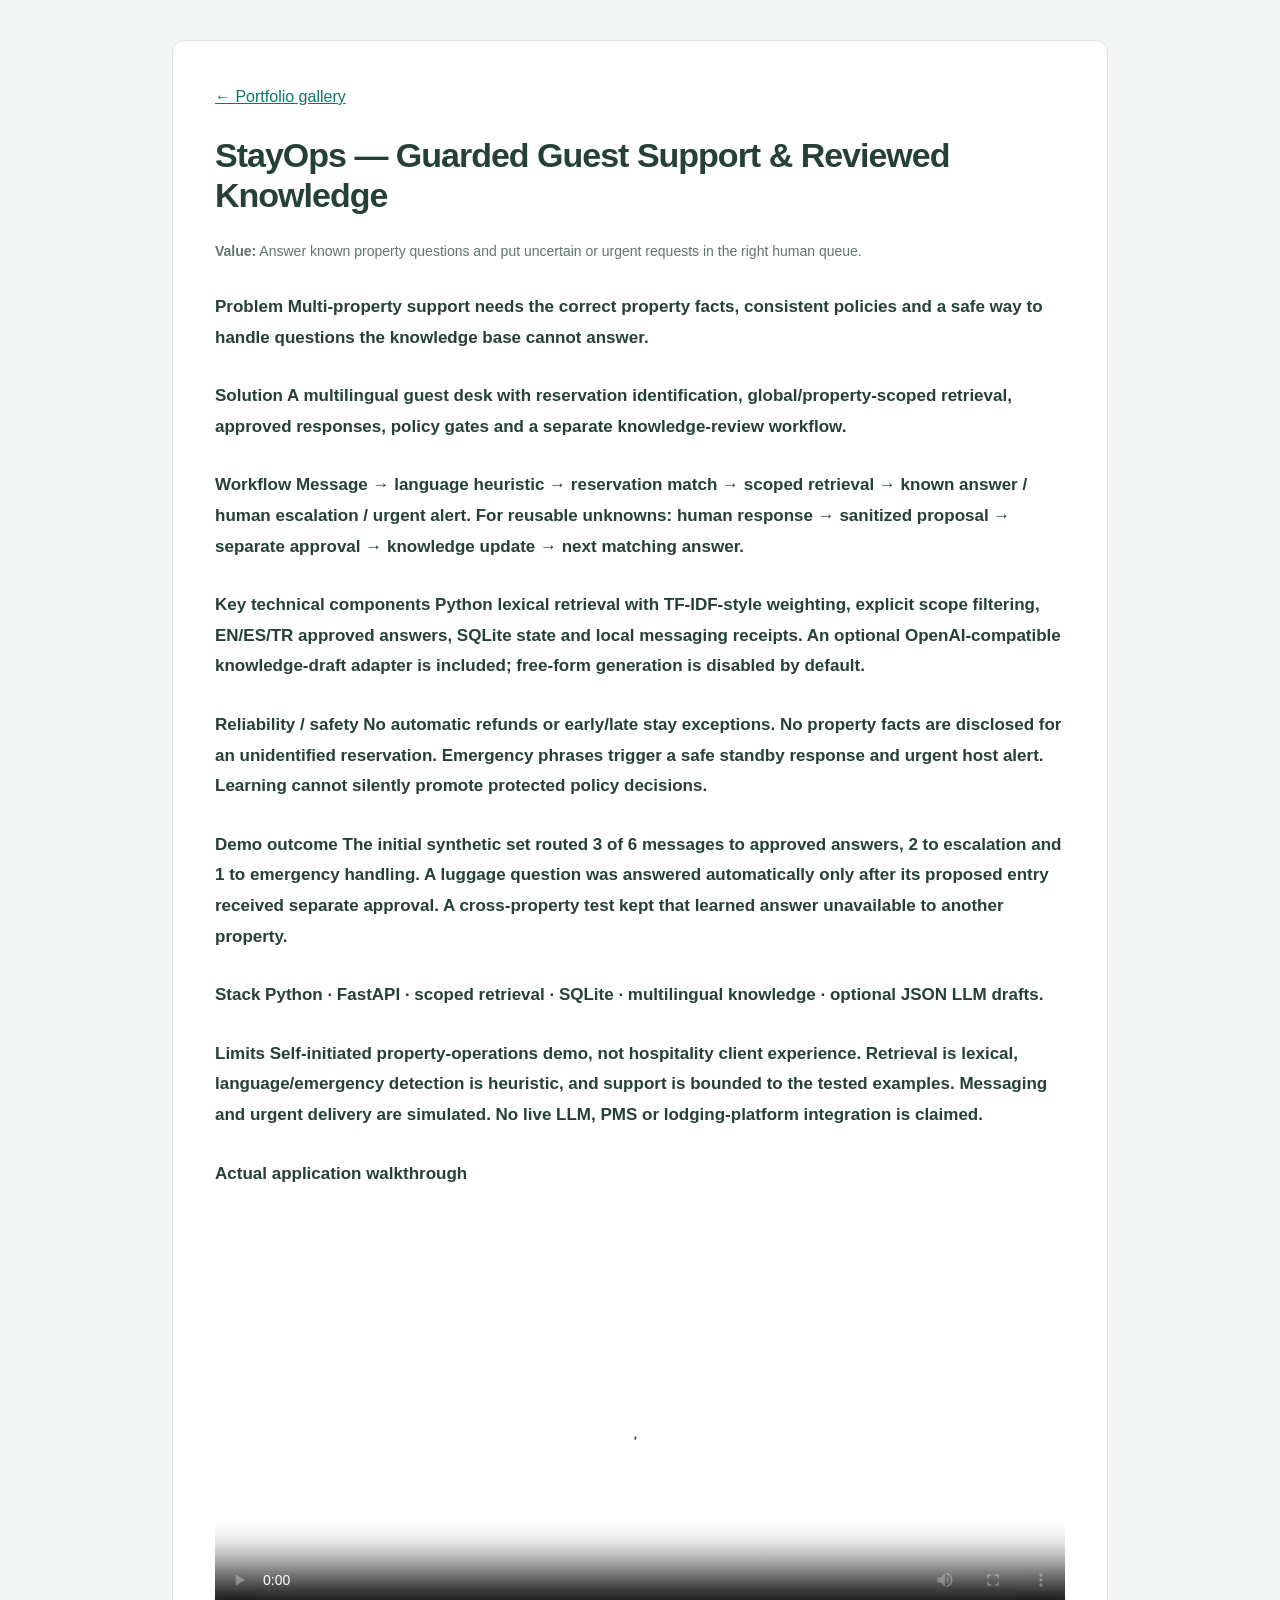
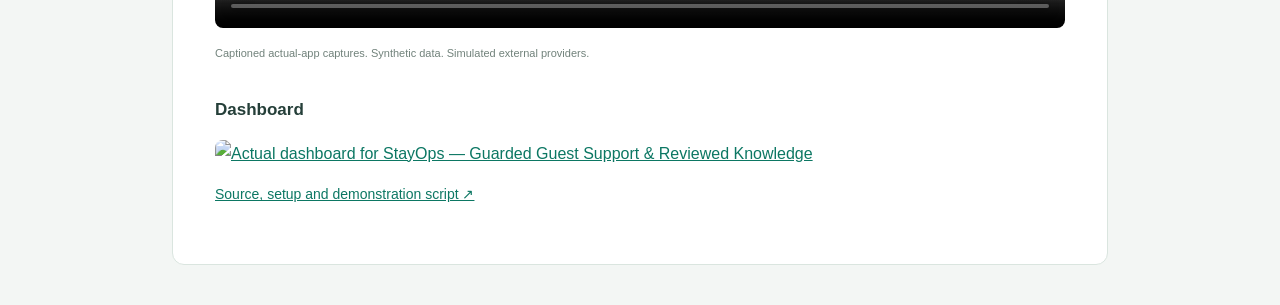
==== site/projects/guests/case-study.html @ 2a89e983 "Publish readable case studies and clearer video framing" ====
<!doctype html><html lang="en"><head><meta charset="utf-8"><meta name="viewport" content="width=device-width,initial-scale=1"><title>StayOps — Guarded Guest Support &amp; Reviewed Knowledge</title><style>
body{font:16px/1.8 'Segoe UI',Arial,sans-serif;background:#f3f6f4;color:#253f39;margin:0}main{max-width:850px;margin:40px auto;background:#fff;border:1px solid #dae5df;border-radius:12px;padding:42px}h1{font-size:34px;line-height:1.2;letter-spacing:-1px}h2{font-size:17px;margin-top:28px}p{color:#5f756d;font-size:14px}a{color:#0c7763}img,video{width:100%;border-radius:8px}small{font-size:11px;color:#71827b}@media(max-width:600px){main{padding:24px;margin:12px}h1{font-size:27px}}
</style></head><body><main><a href="../../">← Portfolio gallery</a><h1>StayOps — Guarded Guest Support &amp; Reviewed Knowledge</h1><p><strong>Value:</strong> Answer known property questions and put uncertain or urgent requests in the right human queue.</p><h2>Problem
Multi-property support needs the correct property facts, consistent policies and a safe way to handle questions the knowledge base cannot answer.</h2><h2>Solution
A multilingual guest desk with reservation identification, global/property-scoped retrieval, approved responses, policy gates and a separate knowledge-review workflow.</h2><h2>Workflow
Message → language heuristic → reservation match → scoped retrieval → known answer / human escalation / urgent alert. For reusable unknowns: human response → sanitized proposal → separate approval → knowledge update → next matching answer.</h2><h2>Key technical components
Python lexical retrieval with TF-IDF-style weighting, explicit scope filtering, EN/ES/TR approved answers, SQLite state and local messaging receipts. An optional OpenAI-compatible knowledge-draft adapter is included; free-form generation is disabled by default.</h2><h2>Reliability / safety
No automatic refunds or early/late stay exceptions. No property facts are disclosed for an unidentified reservation. Emergency phrases trigger a safe standby response and urgent host alert. Learning cannot silently promote protected policy decisions.</h2><h2>Demo outcome
The initial synthetic set routed 3 of 6 messages to approved answers, 2 to escalation and 1 to emergency handling. A luggage question was answered automatically only after its proposed entry received separate approval. A cross-property test kept that learned answer unavailable to another property.</h2><h2>Stack
Python · FastAPI · scoped retrieval · SQLite · multilingual knowledge · optional JSON LLM drafts.</h2><h2>Limits
Self-initiated property-operations demo, not hospitality client experience. Retrieval is lexical, language/emergency detection is heuristic, and support is bounded to the tested examples. Messaging and urgent delivery are simulated. No live LLM, PMS or lodging-platform integration is claimed.</h2><h2>Actual application walkthrough</h2><video controls preload="metadata" src="assets/walkthrough.mp4" poster="assets/01-dashboard.png"></video><small>Captioned actual-app captures. Synthetic data. Simulated external providers.</small><h2>Dashboard</h2><a href="assets/01-dashboard.png"><img src="assets/01-dashboard.png" alt="Actual dashboard for StayOps — Guarded Guest Support &amp; Reviewed Knowledge" loading="lazy"></a><p><a href="https://github.com/metehanbergin/automation-portfolio/tree/main/projects/guests">Source, setup and demonstration script ↗</a></p></main></body></html>
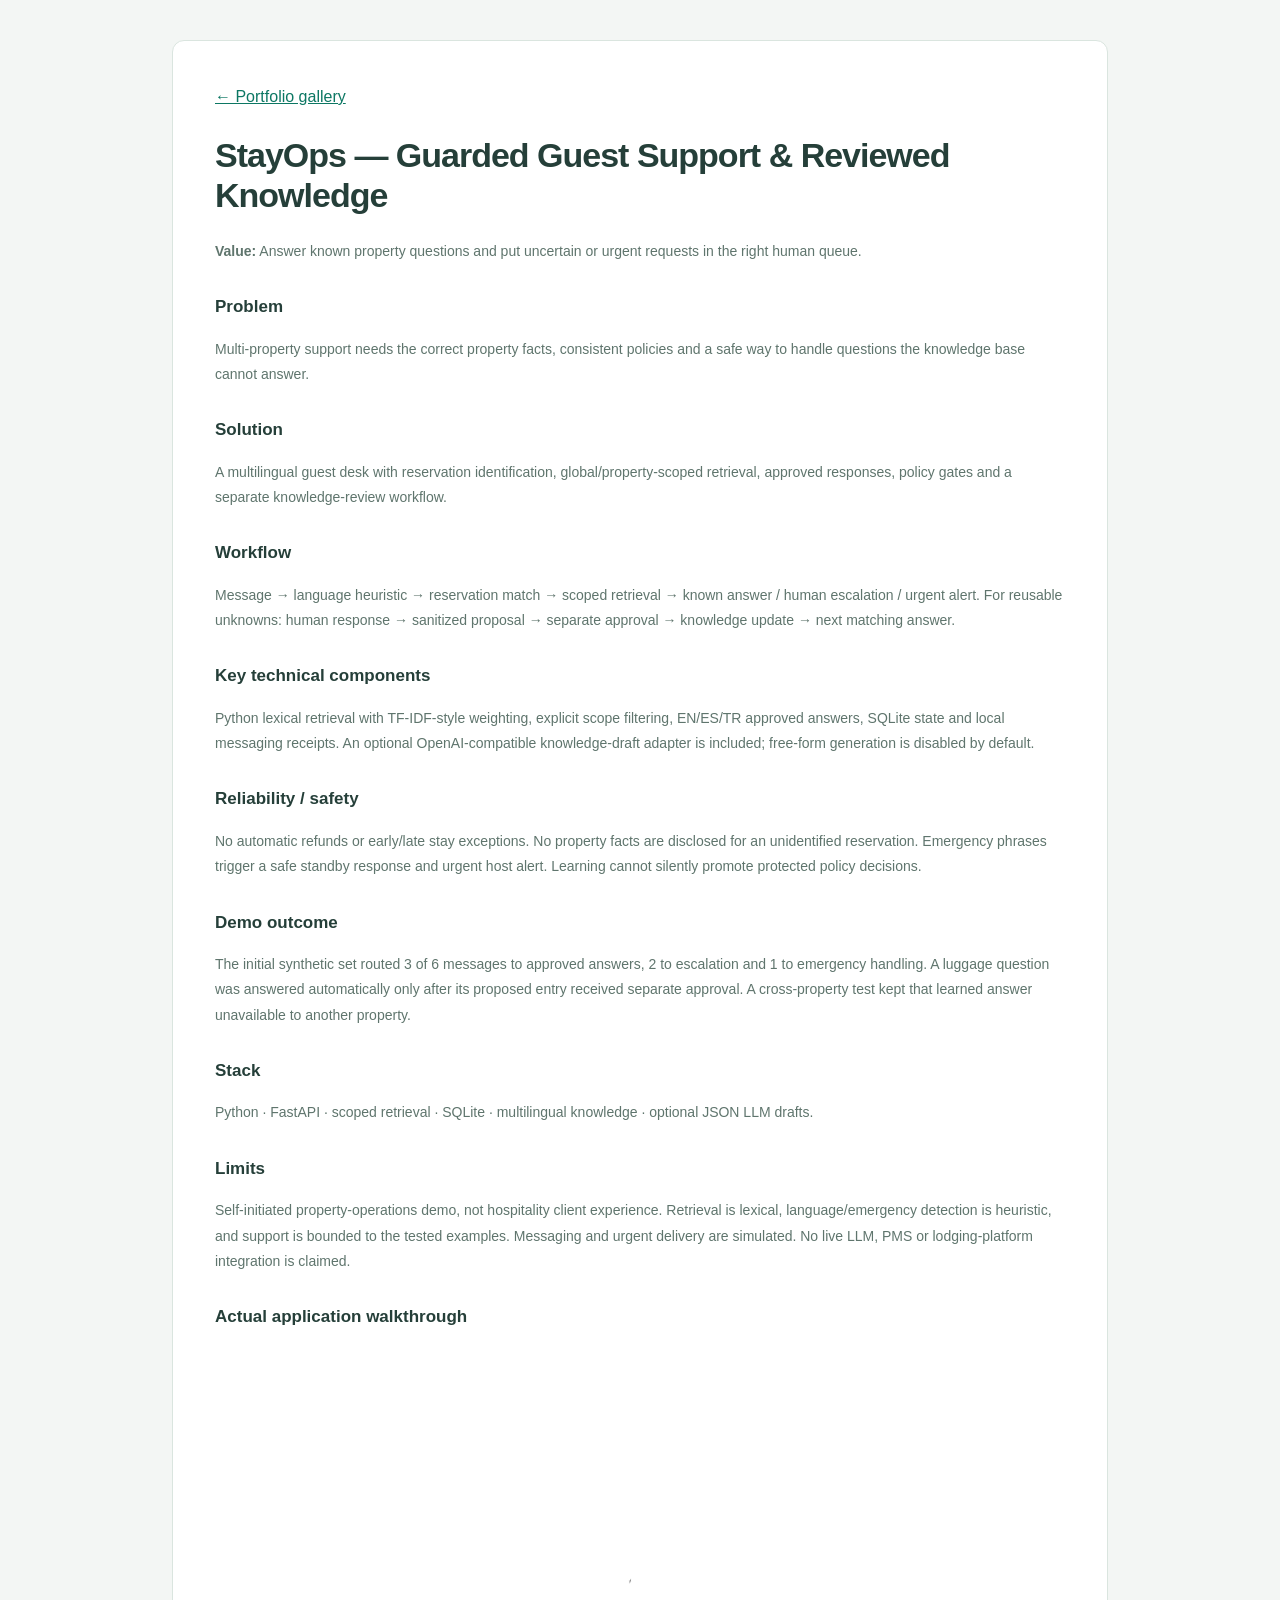
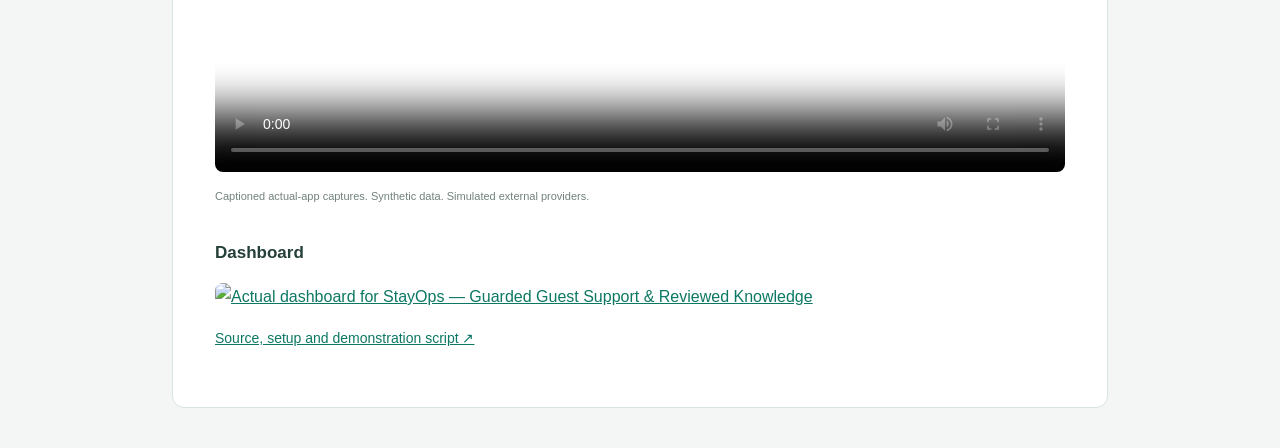
==== commit 465e4ca0: "Separate case-study headings from body paragraphs" ====
--- a/site/projects/guests/case-study.html
+++ b/site/projects/guests/case-study.html
@@ -1,11 +1,3 @@
 <!doctype html><html lang="en"><head><meta charset="utf-8"><meta name="viewport" content="width=device-width,initial-scale=1"><title>StayOps — Guarded Guest Support &amp; Reviewed Knowledge</title><style>
 body{font:16px/1.8 'Segoe UI',Arial,sans-serif;background:#f3f6f4;color:#253f39;margin:0}main{max-width:850px;margin:40px auto;background:#fff;border:1px solid #dae5df;border-radius:12px;padding:42px}h1{font-size:34px;line-height:1.2;letter-spacing:-1px}h2{font-size:17px;margin-top:28px}p{color:#5f756d;font-size:14px}a{color:#0c7763}img,video{width:100%;border-radius:8px}small{font-size:11px;color:#71827b}@media(max-width:600px){main{padding:24px;margin:12px}h1{font-size:27px}}
-</style></head><body><main><a href="../../">← Portfolio gallery</a><h1>StayOps — Guarded Guest Support &amp; Reviewed Knowledge</h1><p><strong>Value:</strong> Answer known property questions and put uncertain or urgent requests in the right human queue.</p><h2>Problem
-Multi-property support needs the correct property facts, consistent policies and a safe way to handle questions the knowledge base cannot answer.</h2><h2>Solution
-A multilingual guest desk with reservation identification, global/property-scoped retrieval, approved responses, policy gates and a separate knowledge-review workflow.</h2><h2>Workflow
-Message → language heuristic → reservation match → scoped retrieval → known answer / human escalation / urgent alert. For reusable unknowns: human response → sanitized proposal → separate approval → knowledge update → next matching answer.</h2><h2>Key technical components
-Python lexical retrieval with TF-IDF-style weighting, explicit scope filtering, EN/ES/TR approved answers, SQLite state and local messaging receipts. An optional OpenAI-compatible knowledge-draft adapter is included; free-form generation is disabled by default.</h2><h2>Reliability / safety
-No automatic refunds or early/late stay exceptions. No property facts are disclosed for an unidentified reservation. Emergency phrases trigger a safe standby response and urgent host alert. Learning cannot silently promote protected policy decisions.</h2><h2>Demo outcome
-The initial synthetic set routed 3 of 6 messages to approved answers, 2 to escalation and 1 to emergency handling. A luggage question was answered automatically only after its proposed entry received separate approval. A cross-property test kept that learned answer unavailable to another property.</h2><h2>Stack
-Python · FastAPI · scoped retrieval · SQLite · multilingual knowledge · optional JSON LLM drafts.</h2><h2>Limits
-Self-initiated property-operations demo, not hospitality client experience. Retrieval is lexical, language/emergency detection is heuristic, and support is bounded to the tested examples. Messaging and urgent delivery are simulated. No live LLM, PMS or lodging-platform integration is claimed.</h2><h2>Actual application walkthrough</h2><video controls preload="metadata" src="assets/walkthrough.mp4" poster="assets/01-dashboard.png"></video><small>Captioned actual-app captures. Synthetic data. Simulated external providers.</small><h2>Dashboard</h2><a href="assets/01-dashboard.png"><img src="assets/01-dashboard.png" alt="Actual dashboard for StayOps — Guarded Guest Support &amp; Reviewed Knowledge" loading="lazy"></a><p><a href="https://github.com/metehanbergin/automation-portfolio/tree/main/projects/guests">Source, setup and demonstration script ↗</a></p></main></body></html>+</style></head><body><main><a href="../../">← Portfolio gallery</a><h1>StayOps — Guarded Guest Support &amp; Reviewed Knowledge</h1><p><strong>Value:</strong> Answer known property questions and put uncertain or urgent requests in the right human queue.</p><h2>Problem</h2><p>Multi-property support needs the correct property facts, consistent policies and a safe way to handle questions the knowledge base cannot answer.</p><h2>Solution</h2><p>A multilingual guest desk with reservation identification, global/property-scoped retrieval, approved responses, policy gates and a separate knowledge-review workflow.</p><h2>Workflow</h2><p>Message → language heuristic → reservation match → scoped retrieval → known answer / human escalation / urgent alert. For reusable unknowns: human response → sanitized proposal → separate approval → knowledge update → next matching answer.</p><h2>Key technical components</h2><p>Python lexical retrieval with TF-IDF-style weighting, explicit scope filtering, EN/ES/TR approved answers, SQLite state and local messaging receipts. An optional OpenAI-compatible knowledge-draft adapter is included; free-form generation is disabled by default.</p><h2>Reliability / safety</h2><p>No automatic refunds or early/late stay exceptions. No property facts are disclosed for an unidentified reservation. Emergency phrases trigger a safe standby response and urgent host alert. Learning cannot silently promote protected policy decisions.</p><h2>Demo outcome</h2><p>The initial synthetic set routed 3 of 6 messages to approved answers, 2 to escalation and 1 to emergency handling. A luggage question was answered automatically only after its proposed entry received separate approval. A cross-property test kept that learned answer unavailable to another property.</p><h2>Stack</h2><p>Python · FastAPI · scoped retrieval · SQLite · multilingual knowledge · optional JSON LLM drafts.</p><h2>Limits</h2><p>Self-initiated property-operations demo, not hospitality client experience. Retrieval is lexical, language/emergency detection is heuristic, and support is bounded to the tested examples. Messaging and urgent delivery are simulated. No live LLM, PMS or lodging-platform integration is claimed.</p><h2>Actual application walkthrough</h2><video controls preload="metadata" src="assets/walkthrough.mp4" poster="assets/01-dashboard.png"></video><small>Captioned actual-app captures. Synthetic data. Simulated external providers.</small><h2>Dashboard</h2><a href="assets/01-dashboard.png"><img src="assets/01-dashboard.png" alt="Actual dashboard for StayOps — Guarded Guest Support &amp; Reviewed Knowledge" loading="lazy"></a><p><a href="https://github.com/metehanbergin/automation-portfolio/tree/main/projects/guests">Source, setup and demonstration script ↗</a></p></main></body></html>
